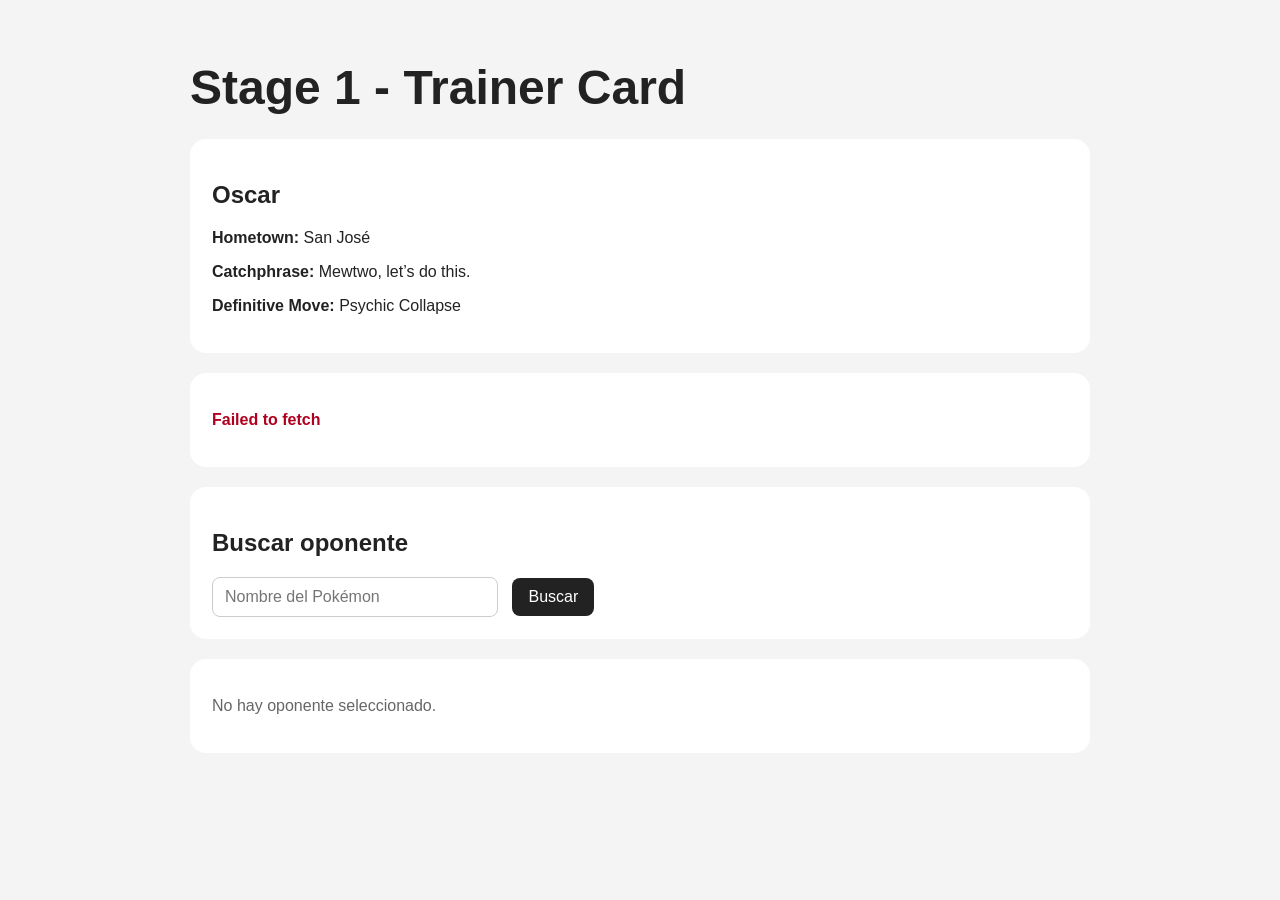
==== stage-1/index.html @ af7bfce5 "Stage 1 - Pokemon app with battle UI" ====
<!DOCTYPE html>
<html lang="en">
<head>
  <meta charset="UTF-8" />
  <meta name="viewport" content="width=device-width, initial-scale=1.0" />
  <title>Stage 1 - Trainer Card</title>
  <link rel="stylesheet" href="./style.css" />
</head>
<body>
  <main>
    <h1>Stage 1 - Trainer Card</h1>

    <section id="trainer-card"></section>

    <section id="player-pokemon"></section>

    <section class="search-section">
      <h2>Buscar oponente</h2>
      <input
        type="text"
        id="opponent-input"
        placeholder="Nombre del Pokémon"
        autocomplete="off"
      />
      <button id="search-btn">Buscar</button>
    </section>

    <section id="opponent-pokemon"></section>
  </main>

  <script type="module" src="./main.js"></script>
</body>
</html>
---- stage-1/style.css ----
body {
  font-family: Arial, sans-serif;
  padding: 20px;
  background: #f4f4f4;
  color: #222;
}

main {
  max-width: 900px;
  margin: 0 auto;
}

h1 {
  font-size: 3rem;
  margin-bottom: 24px;
}

section {
  background: white;
  padding: 22px;
  margin-bottom: 20px;
  border-radius: 16px;
}

.search-section input {
  padding: 10px 12px;
  font-size: 16px;
  width: 260px;
  max-width: 100%;
  margin-right: 10px;
  border: 1px solid #ccc;
  border-radius: 8px;
}

.search-section button {
  padding: 10px 16px;
  font-size: 16px;
  cursor: pointer;
  border: none;
  border-radius: 8px;
  background: #222;
  color: white;
}

.search-section button:hover {
  opacity: 0.9;
}

img {
  width: 170px;
  image-rendering: pixelated;
}

.pokemon-card h3 {
  margin-top: 0;
  font-size: 2rem;
}

.pokemon-card p {
  font-size: 1.1rem;
  line-height: 1.5;
}

.error-text {
  color: #b00020;
  font-weight: bold;
}

.muted-text {
  color: #666;
}
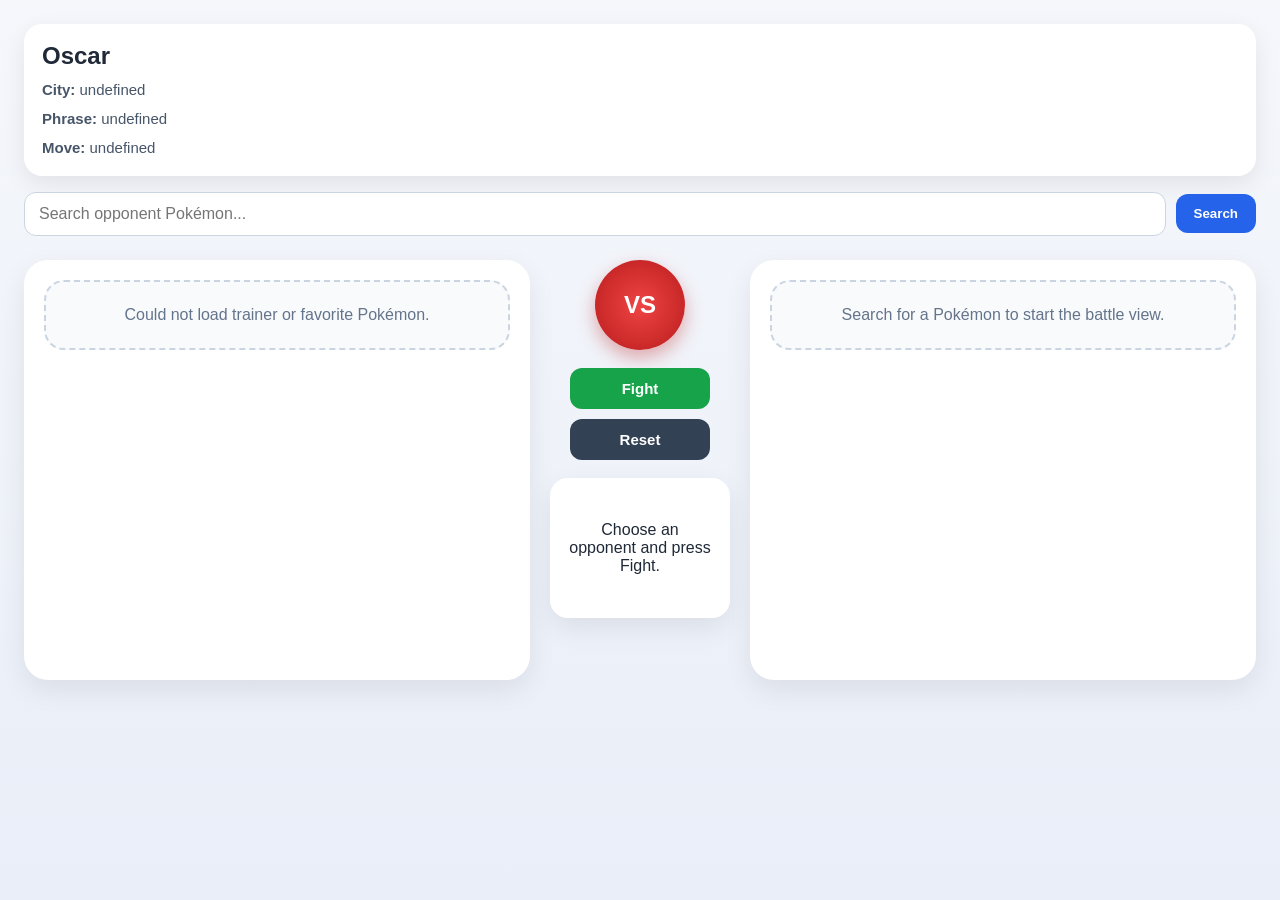
==== commit cbcf6d43: "Improved battle center spacing and layout balance" ====
--- a/stage-1/index.html
+++ b/stage-1/index.html
@@ -3,29 +3,43 @@
 <head>
   <meta charset="UTF-8" />
   <meta name="viewport" content="width=device-width, initial-scale=1.0" />
-  <title>Stage 1 - Trainer Card</title>
+  <title>Pokémon Battle</title>
   <link rel="stylesheet" href="./style.css" />
 </head>
 <body>
-  <main>
-    <h1>Stage 1 - Trainer Card</h1>
+  <main class="app">
+    <section class="trainer-panel">
+      <div id="trainer-card"></div>
 
-    <section id="trainer-card"></section>
-
-    <section id="player-pokemon"></section>
-
-    <section class="search-section">
-      <h2>Buscar oponente</h2>
-      <input
-        type="text"
-        id="opponent-input"
-        placeholder="Nombre del Pokémon"
-        autocomplete="off"
-      />
-      <button id="search-btn">Buscar</button>
+      <div class="search-box">
+        <input
+          type="text"
+          id="opponent-input"
+          placeholder="Search opponent Pokémon..."
+          autocomplete="off"
+        />
+        <button id="search-btn" type="button">Search</button>
+      </div>
     </section>
 
-    <section id="opponent-pokemon"></section>
+    <section class="battle-arena">
+      <div id="player-slot" class="battle-slot"></div>
+
+      <div class="battle-center">
+        <div class="vs-badge">VS</div>
+
+        <div class="battle-actions">
+          <button id="fight-btn" class="fight-btn" type="button">Fight</button>
+          <button id="reset-btn" class="reset-btn" type="button">Reset</button>
+        </div>
+
+        <div id="battle-result" class="battle-result">
+          <p>Choose an opponent and press Fight.</p>
+        </div>
+      </div>
+
+      <div id="opponent-slot" class="battle-slot"></div>
+    </section>
   </main>
 
   <script type="module" src="./main.js"></script>
--- a/stage-1/style.css
+++ b/stage-1/style.css
@@ -1,71 +1,375 @@
+* {
+  box-sizing: border-box;
+  margin: 0;
+  padding: 0;
+}
+
 body {
   font-family: Arial, sans-serif;
+  background: linear-gradient(180deg, #f5f7fb 0%, #e9eef8 100%);
+  color: #1f2937;
+  min-height: 100vh;
+  padding: 24px;
+}
+
+.app {
+  max-width: 1280px;
+  margin: 0 auto;
+}
+
+/* =========================
+   TRAINER + SEARCH
+========================= */
+
+.trainer-panel {
+  display: grid;
+  gap: 16px;
+  margin-bottom: 24px;
+}
+
+#trainer-card {
+  background: white;
+  border-radius: 18px;
+  padding: 18px;
+  box-shadow: 0 8px 24px rgba(0, 0, 0, 0.08);
+}
+
+.trainer-info {
+  display: grid;
+  gap: 8px;
+}
+
+.trainer-info h2 {
+  font-size: 24px;
+  line-height: 1.2;
+}
+
+.trainer-info p {
+  color: #475569;
+  font-size: 15px;
+  line-height: 1.4;
+}
+
+/* =========================
+   SEARCH
+========================= */
+
+.search-box {
+  display: flex;
+  gap: 10px;
+  flex-wrap: nowrap;
+  align-items: center;
+  position: relative;
+  z-index: 10;
+}
+
+.search-box input {
+  flex: 1;
+  min-width: 0;
+  padding: 12px 14px;
+  border: 1px solid #cbd5e1;
+  border-radius: 12px;
+  font-size: 16px;
+  outline: none;
+  background: white;
+  position: relative;
+  z-index: 11;
+}
+
+.search-box input:focus {
+  border-color: #2563eb;
+  box-shadow: 0 0 0 3px rgba(37, 99, 235, 0.12);
+}
+
+.search-box button {
+  padding: 12px 18px;
+  border: none;
+  border-radius: 12px;
+  background: #2563eb;
+  color: white;
+  cursor: pointer;
+  font-weight: bold;
+  flex-shrink: 0;
+}
+
+.search-box button:hover {
+  background: #1d4ed8;
+}
+
+/* =========================
+   BATTLE ARENA
+========================= */
+
+.battle-arena {
+  display: grid;
+  grid-template-columns: minmax(320px, 1fr) 180px minmax(320px, 1fr);
+  gap: 20px;
+  align-items: start;
+}
+
+.battle-slot {
+  min-height: 420px;
+  background: white;
+  border-radius: 24px;
   padding: 20px;
-  background: #f4f4f4;
-  color: #222;
-}
-
-main {
-  max-width: 900px;
-  margin: 0 auto;
-}
-
-h1 {
-  font-size: 3rem;
-  margin-bottom: 24px;
-}
-
-section {
-  background: white;
-  padding: 22px;
-  margin-bottom: 20px;
+  box-shadow: 0 10px 28px rgba(0, 0, 0, 0.08);
+  min-width: 0;
+}
+
+/* =========================
+   CENTER (VS + ACTIONS)
+========================= */
+
+.battle-center {
+  display: grid;
+  gap: 18px;
+  justify-items: center;
+  align-self: start;
+  width: 100%;
+}
+
+.vs-badge {
+  width: 90px;
+  height: 90px;
+  border-radius: 50%;
+  display: grid;
+  place-items: center;
+  font-size: 24px;
+  font-weight: 900;
+  color: white;
+  background: radial-gradient(circle, #ef4444 0%, #b91c1c 100%);
+  box-shadow: 0 8px 18px rgba(185, 28, 28, 0.35);
+}
+
+/* =========================
+   BUTTONS
+========================= */
+
+.battle-actions {
+  display: grid;
+  gap: 10px;
+  width: 140px;
+}
+
+.fight-btn,
+.reset-btn {
+  border: none;
+  border-radius: 12px;
+  padding: 12px 16px;
+  font-weight: 800;
+  cursor: pointer;
+  font-size: 15px;
+  transition: transform 0.15s ease, opacity 0.15s ease;
+}
+
+.fight-btn {
+  background: #16a34a;
+  color: white;
+}
+
+.reset-btn {
+  background: #334155;
+  color: white;
+}
+
+.fight-btn:hover,
+.reset-btn:hover {
+  transform: translateY(-1px);
+  opacity: 0.95;
+}
+
+/* =========================
+   RESULT PANEL
+========================= */
+
+.battle-result {
+  width: 100%;
+  max-width: 220px;
+  min-height: 140px;
+  background: white;
+  border-radius: 18px;
+  padding: 16px;
+  box-shadow: 0 10px 28px rgba(0, 0, 0, 0.08);
+  text-align: center;
+  display: grid;
+  place-items: center;
+}
+
+.battle-result-content {
+  display: grid;
+  gap: 12px;
+  width: 100%;
+}
+
+.battle-result-content h3 {
+  font-size: 18px;
+}
+
+.battle-result-content p {
+  font-size: 14px;
+  color: #475569;
+}
+
+.battle-score {
+  display: grid;
+  gap: 10px;
+}
+
+.battle-score-row {
+  display: flex;
+  justify-content: space-between;
+  gap: 10px;
+  background: #f8fafc;
+  border-radius: 12px;
+  padding: 10px 12px;
+}
+
+/* =========================
+   POKEMON CARD
+========================= */
+
+.pokemon-card {
+  display: grid;
+  gap: 14px;
+}
+
+.pokemon-header {
+  display: flex;
+  justify-content: space-between;
+  align-items: flex-start;
+  gap: 12px;
+}
+
+.pokemon-name {
+  font-size: 22px;
+  font-weight: 800;
+  text-transform: uppercase;
+  line-height: 1.1;
+}
+
+.pokemon-types {
+  font-size: 14px;
+  color: #475569;
+  text-align: right;
+}
+
+.pokemon-image-wrap {
+  display: flex;
+  justify-content: center;
+  align-items: center;
+  min-height: 200px;
+  background: #f8fafc;
+  border-radius: 18px;
+  padding: 12px;
+}
+
+.pokemon-image {
+  width: 200px;
+  height: 200px;
+  object-fit: contain;
+  max-width: 100%;
+}
+
+.pokemon-section {
+  background: #f8fafc;
   border-radius: 16px;
-}
-
-.search-section input {
-  padding: 10px 12px;
-  font-size: 16px;
-  width: 260px;
-  max-width: 100%;
-  margin-right: 10px;
-  border: 1px solid #ccc;
-  border-radius: 8px;
-}
-
-.search-section button {
-  padding: 10px 16px;
-  font-size: 16px;
-  cursor: pointer;
-  border: none;
-  border-radius: 8px;
-  background: #222;
-  color: white;
-}
-
-.search-section button:hover {
-  opacity: 0.9;
-}
-
-img {
-  width: 170px;
-  image-rendering: pixelated;
-}
-
-.pokemon-card h3 {
-  margin-top: 0;
-  font-size: 2rem;
-}
-
-.pokemon-card p {
-  font-size: 1.1rem;
-  line-height: 1.5;
-}
-
-.error-text {
-  color: #b00020;
-  font-weight: bold;
-}
-
-.muted-text {
-  color: #666;
+  padding: 14px;
+}
+
+.pokemon-section h4 {
+  margin-bottom: 10px;
+  font-size: 14px;
+}
+
+.moves-list,
+.stats-list {
+  display: grid;
+  gap: 8px;
+}
+
+.move-row,
+.stat-row {
+  display: flex;
+  justify-content: space-between;
+  align-items: center;
+  gap: 10px;
+  background: white;
+  border-radius: 10px;
+  padding: 8px 10px;
+}
+
+.move-row strong,
+.stat-row strong {
+  text-align: right;
+  word-break: break-word;
+}
+
+/* =========================
+   STATES
+========================= */
+
+.placeholder-card,
+.error-card,
+.loading-card {
+  min-height: 100%;
+  display: grid;
+  place-items: center;
+  text-align: center;
+  border: 2px dashed #cbd5e1;
+  border-radius: 20px;
+  padding: 24px;
+  color: #64748b;
+  background: #f8fafc;
+}
+
+/* =========================
+   RESPONSIVE
+========================= */
+
+@media (max-width: 1100px) {
+  .battle-arena {
+    grid-template-columns: 1fr;
+  }
+
+  .battle-center {
+    order: -1;
+    margin-bottom: 12px;
+  }
+
+  .battle-actions {
+    width: 100%;
+    max-width: 220px;
+  }
+
+  .battle-result {
+    width: 100%;
+    max-width: 320px;
+  }
+}
+
+@media (max-width: 640px) {
+  body {
+    padding: 16px;
+  }
+
+  .search-box {
+    flex-wrap: wrap;
+  }
+
+  .search-box button {
+    width: 100%;
+  }
+
+  .battle-slot {
+    padding: 16px;
+  }
+
+  .pokemon-name {
+    font-size: 20px;
+  }
+
+  .pokemon-image {
+    width: 170px;
+    height: 170px;
+  }
 }
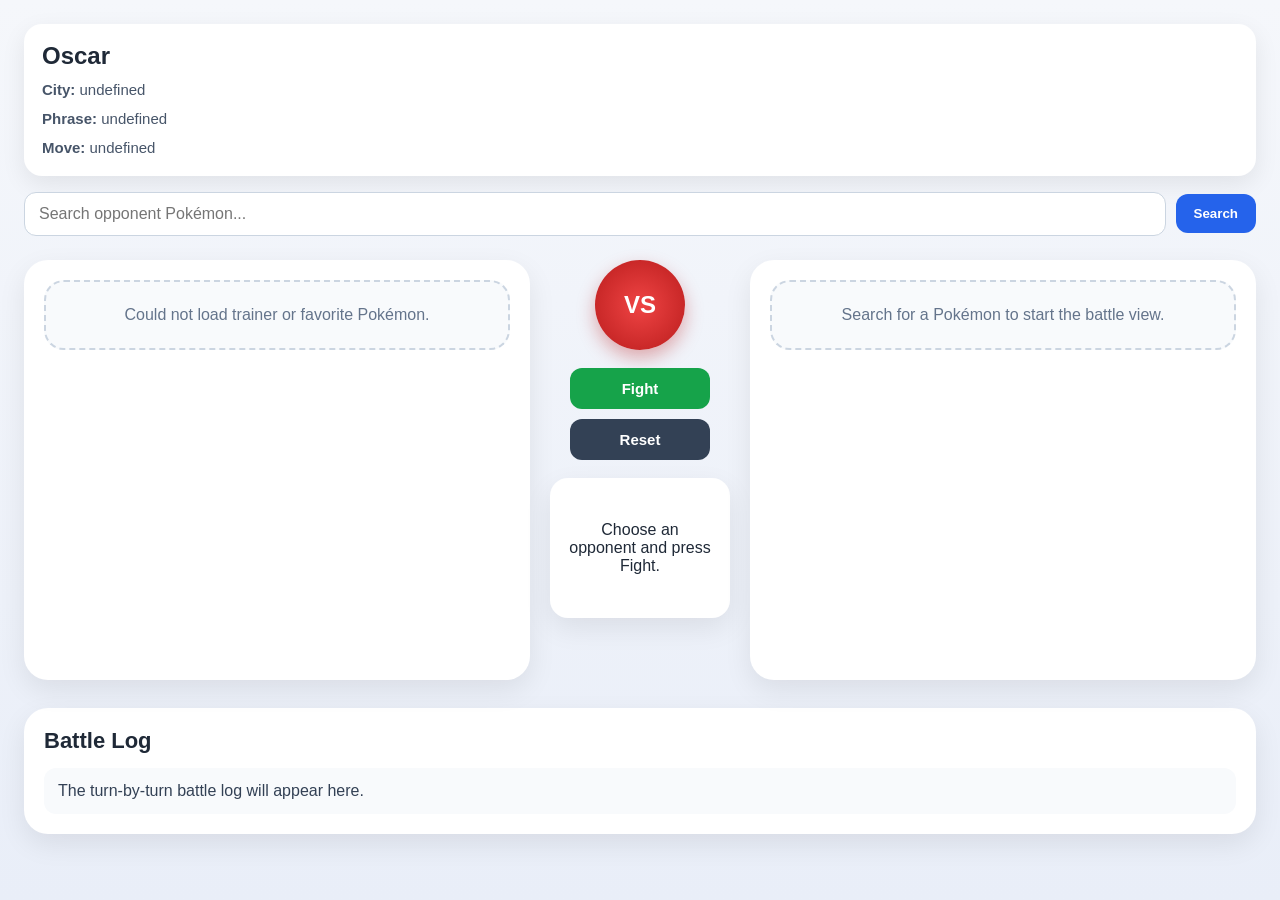
==== commit b9ab845c: "Added turn-based battle system with log and HP bars" ====
--- a/stage-1/index.html
+++ b/stage-1/index.html
@@ -40,6 +40,15 @@
 
       <div id="opponent-slot" class="battle-slot"></div>
     </section>
+
+    <section id="battle-log" class="battle-log">
+      <div class="battle-log-content">
+        <h3>Battle Log</h3>
+        <div class="battle-log-list">
+          <p>The turn-by-turn battle log will appear here.</p>
+        </div>
+      </div>
+    </section>
   </main>
 
   <script type="module" src="./main.js"></script>
--- a/stage-1/style.css
+++ b/stage-1/style.css
@@ -372,4 +372,64 @@
     width: 170px;
     height: 170px;
   }
+}
+
+.hp-block {
+  display: grid;
+  gap: 8px;
+  background: #f8fafc;
+  border-radius: 14px;
+  padding: 12px;
+}
+
+.hp-label-row {
+  display: flex;
+  justify-content: space-between;
+  align-items: center;
+  font-size: 14px;
+}
+
+.hp-bar {
+  width: 100%;
+  height: 12px;
+  background: #dbe4f0;
+  border-radius: 999px;
+  overflow: hidden;
+}
+
+.hp-fill {
+  height: 100%;
+  border-radius: 999px;
+  background: linear-gradient(90deg, #22c55e 0%, #84cc16 100%);
+  transition: width 0.3s ease;
+}
+
+.battle-log {
+  margin-top: 28px;
+  background: white;
+  border-radius: 24px;
+  padding: 20px;
+  box-shadow: 0 10px 28px rgba(0, 0, 0, 0.08);
+}
+
+.battle-log-content {
+  display: grid;
+  gap: 14px;
+}
+
+.battle-log-content h3 {
+  font-size: 22px;
+}
+
+.battle-log-list {
+  display: grid;
+  gap: 10px;
+}
+
+.battle-log-list p {
+  background: #f8fafc;
+  border-radius: 12px;
+  padding: 12px 14px;
+  color: #334155;
+  line-height: 1.4;
 }
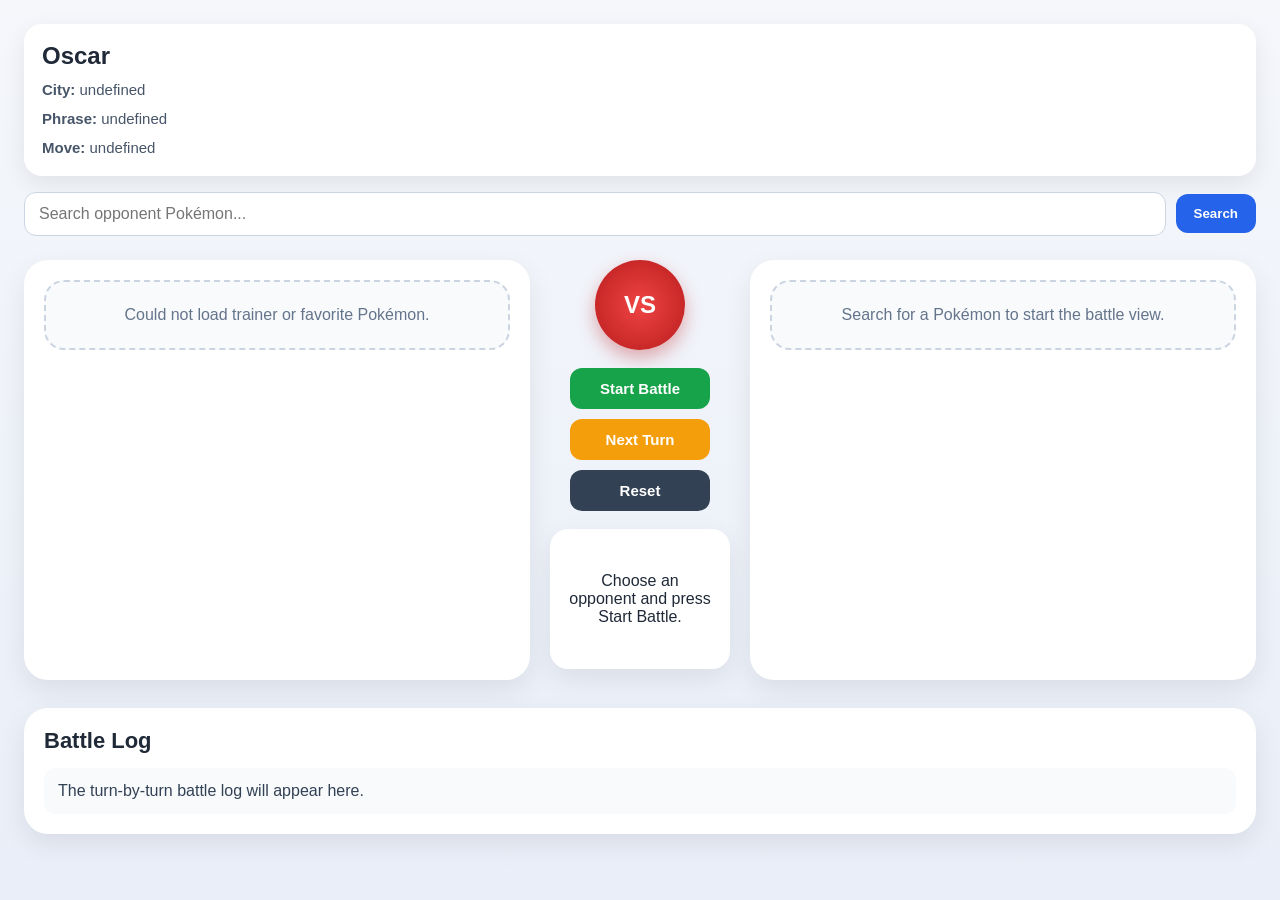
==== commit a31f007d: "Added interactive next-turn battle system" ====
--- a/stage-1/index.html
+++ b/stage-1/index.html
@@ -29,12 +29,13 @@
         <div class="vs-badge">VS</div>
 
         <div class="battle-actions">
-          <button id="fight-btn" class="fight-btn" type="button">Fight</button>
+          <button id="fight-btn" class="fight-btn" type="button">Start Battle</button>
+          <button id="next-turn-btn" class="next-turn-btn" type="button">Next Turn</button>
           <button id="reset-btn" class="reset-btn" type="button">Reset</button>
         </div>
 
         <div id="battle-result" class="battle-result">
-          <p>Choose an opponent and press Fight.</p>
+          <p>Choose an opponent and press Start Battle.</p>
         </div>
       </div>
 
--- a/stage-1/style.css
+++ b/stage-1/style.css
@@ -432,4 +432,53 @@
   padding: 12px 14px;
   color: #334155;
   line-height: 1.4;
+}
+
+.next-turn-btn {
+  border: none;
+  border-radius: 12px;
+  padding: 12px 16px;
+  font-weight: 800;
+  cursor: pointer;
+  font-size: 15px;
+  transition: transform 0.15s ease, opacity 0.15s ease;
+  background: #f59e0b;
+  color: white;
+}
+
+.next-turn-btn:hover {
+  transform: translateY(-1px);
+  opacity: 0.95;
+}
+
+.battle-log {
+  margin-top: 28px;
+  background: white;
+  border-radius: 24px;
+  padding: 20px;
+  box-shadow: 0 10px 28px rgba(0, 0, 0, 0.08);
+}
+
+.battle-log-content {
+  display: grid;
+  gap: 14px;
+}
+
+.battle-log-content h3 {
+  font-size: 22px;
+}
+
+.battle-log-list {
+  display: grid;
+  gap: 10px;
+  max-height: 320px;
+  overflow-y: auto;
+}
+
+.battle-log-list p {
+  background: #f8fafc;
+  border-radius: 12px;
+  padding: 12px 14px;
+  color: #334155;
+  line-height: 1.4;
 }
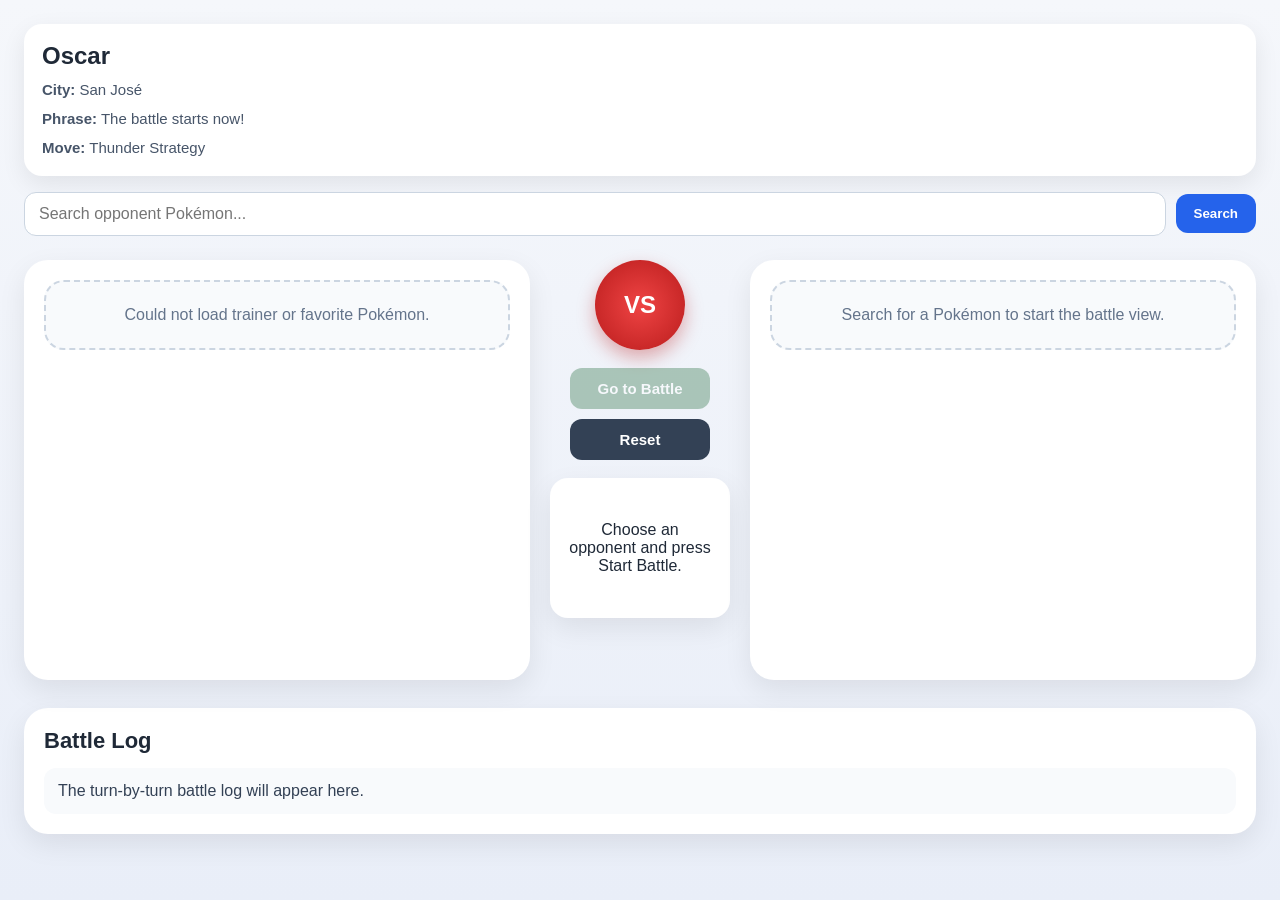
==== commit cf80e682: "Stage 2: real-time battle improvements - Enemy random attack timing implemented - Enemy movement bet" ====
--- a/stage-1/index.html
+++ b/stage-1/index.html
@@ -3,7 +3,7 @@
 <head>
   <meta charset="UTF-8" />
   <meta name="viewport" content="width=device-width, initial-scale=1.0" />
-  <title>Pokémon Battle</title>
+  <title>Pokémon Battle — Stage 1</title>
   <link rel="stylesheet" href="./style.css" />
 </head>
 <body>
@@ -29,13 +29,12 @@
         <div class="vs-badge">VS</div>
 
         <div class="battle-actions">
-          <button id="fight-btn" class="fight-btn" type="button">Start Battle</button>
-          <button id="next-turn-btn" class="next-turn-btn" type="button">Next Turn</button>
+          <button id="fight-btn" class="fight-btn" type="button">Go to Battle</button>
           <button id="reset-btn" class="reset-btn" type="button">Reset</button>
         </div>
 
         <div id="battle-result" class="battle-result">
-          <p>Choose an opponent and press Start Battle.</p>
+          <p>Choose an opponent and press Go to Battle.</p>
         </div>
       </div>
 
@@ -44,9 +43,9 @@
 
     <section id="battle-log" class="battle-log">
       <div class="battle-log-content">
-        <h3>Battle Log</h3>
+        <h3>Battle Notes</h3>
         <div class="battle-log-list">
-          <p>The turn-by-turn battle log will appear here.</p>
+          <p>Your selected Pokémon and opponent will be prepared here before entering Stage 2.</p>
         </div>
       </div>
     </section>
--- a/stage-1/style.css
+++ b/stage-1/style.css
@@ -481,4 +481,28 @@
   padding: 12px 14px;
   color: #334155;
   line-height: 1.4;
+}
+
+.battle-turn {
+  margin: 8px 0 14px;
+  font-size: 0.95rem;
+  font-weight: 700;
+  color: #4a5568;
+}
+
+button:disabled,
+button[disabled] {
+  opacity: 0.45 !important;
+  cursor: not-allowed !important;
+  filter: grayscale(60%) !important;
+  box-shadow: none !important;
+  transform: none !important;
+}
+
+button:disabled:hover,
+button[disabled]:hover {
+  opacity: 0.45 !important;
+  cursor: not-allowed !important;
+  box-shadow: none !important;
+  transform: none !important;
 }
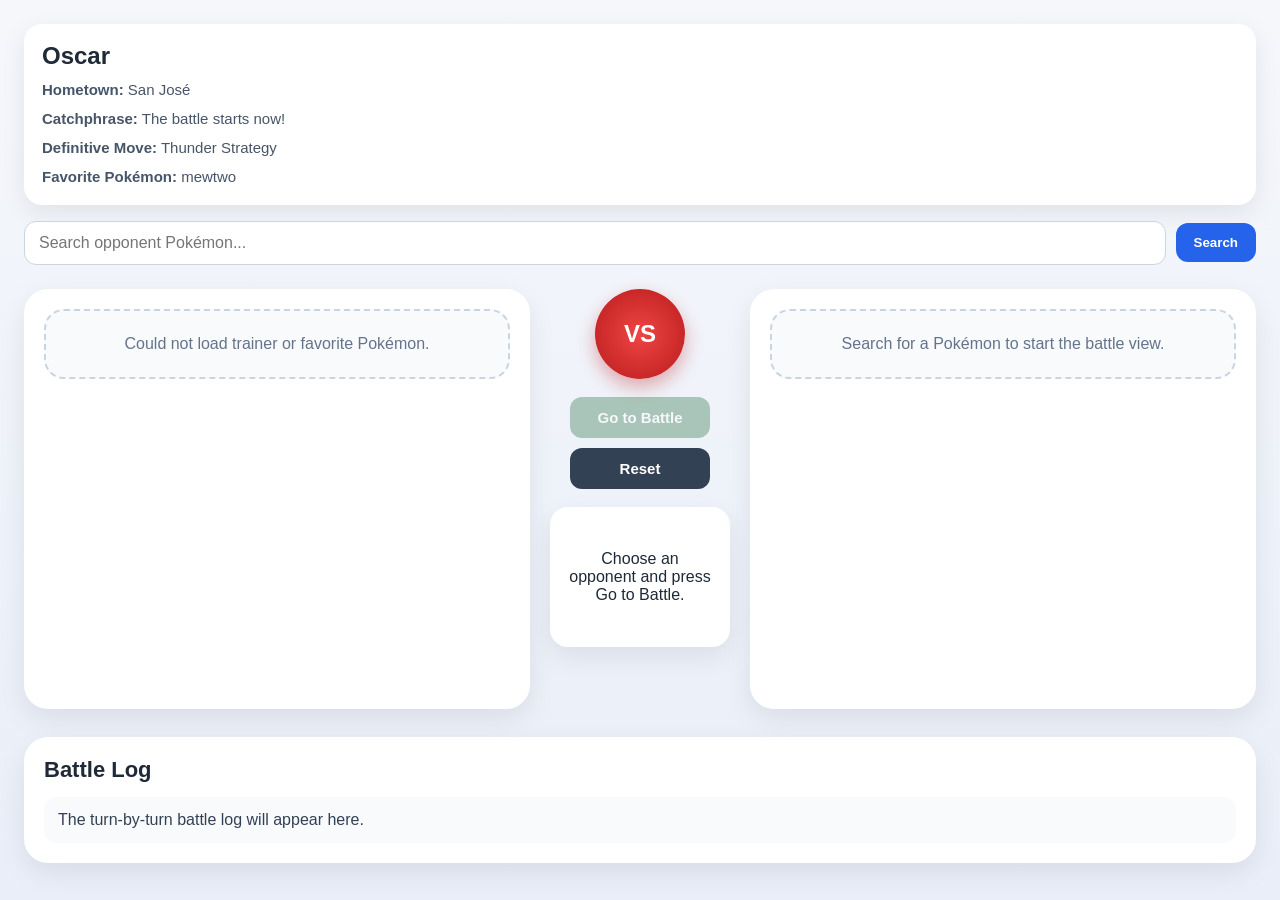
==== commit f7b28e3a: "Refactor trainer config and render logic for Stage 1 and Stage 2 consistency" ====
--- a/stage-1/index.html
+++ b/stage-1/index.html
@@ -1,16 +1,42 @@
 <!DOCTYPE html>
 <html lang="en">
 <head>
+  <!-- =====================================================
+       CONFIGURACIÓN BÁSICA
+       - UTF-8 para caracteres especiales
+       - Responsive para móviles
+       - Título de la pestaña
+       - Hoja de estilos general
+       ===================================================== -->
   <meta charset="UTF-8" />
   <meta name="viewport" content="width=device-width, initial-scale=1.0" />
   <title>Pokémon Battle — Stage 1</title>
   <link rel="stylesheet" href="./style.css" />
 </head>
+
 <body>
+  <!-- =====================================================
+       CONTENEDOR PRINCIPAL DE LA APP (STAGE 1)
+       - Aquí vive toda la interfaz previa a la batalla
+       - Se usa para seleccionar el oponente
+       ===================================================== -->
   <main class="app">
+
+    <!-- =====================================================
+         PANEL DEL TRAINER
+         - Muestra la información del jugador
+         - Incluye el buscador de Pokémon oponente
+         ===================================================== -->
     <section class="trainer-panel">
+
+      <!-- Tarjeta del entrenador (se renderiza con JS) -->
       <div id="trainer-card"></div>
 
+      <!-- =====================================================
+           BUSCADOR DE POKÉMON OPONENTE
+           - Input para escribir nombre
+           - Botón para ejecutar búsqueda
+           ===================================================== -->
       <div class="search-box">
         <input
           type="text"
@@ -22,35 +48,86 @@
       </div>
     </section>
 
+    <!-- =====================================================
+         ARENA PREVIA A LA BATALLA
+         - Izquierda: Pokémon del jugador
+         - Derecha: Pokémon oponente
+         - Centro: acciones y estado
+         ===================================================== -->
     <section class="battle-arena">
+
+      <!-- Slot del Pokémon del jugador -->
       <div id="player-slot" class="battle-slot"></div>
 
+      <!-- =====================================================
+           CENTRO DE LA ARENA
+           - VS visual
+           - Botones de acción
+           - Resultado / estado previo a la batalla
+           ===================================================== -->
       <div class="battle-center">
+
+        <!-- Indicador visual VS -->
         <div class="vs-badge">VS</div>
 
+        <!-- =====================================================
+             BOTONES PRINCIPALES
+             - Go to Battle: pasa al Stage 2
+             - Reset: limpia selección actual
+             ===================================================== -->
         <div class="battle-actions">
-          <button id="fight-btn" class="fight-btn" type="button">Go to Battle</button>
-          <button id="reset-btn" class="reset-btn" type="button">Reset</button>
+          <button id="fight-btn" class="fight-btn" type="button">
+            Go to Battle
+          </button>
+
+          <button id="reset-btn" class="reset-btn" type="button">
+            Reset
+          </button>
         </div>
 
+        <!-- =====================================================
+             RESULTADO / MENSAJE
+             - Indica al usuario qué hacer
+             - Se actualiza dinámicamente con JS
+             ===================================================== -->
         <div id="battle-result" class="battle-result">
           <p>Choose an opponent and press Go to Battle.</p>
         </div>
       </div>
 
+      <!-- Slot del Pokémon oponente -->
       <div id="opponent-slot" class="battle-slot"></div>
     </section>
 
+    <!-- =====================================================
+         LOG PREVIO A LA BATALLA
+         - Muestra información antes de entrar a Stage 2
+         - Sirve como contexto de selección
+         ===================================================== -->
     <section id="battle-log" class="battle-log">
       <div class="battle-log-content">
         <h3>Battle Notes</h3>
+
         <div class="battle-log-list">
-          <p>Your selected Pokémon and opponent will be prepared here before entering Stage 2.</p>
+          <p>
+            Your selected Pokémon and opponent will be prepared here
+            before entering Stage 2.
+          </p>
         </div>
       </div>
     </section>
+
   </main>
 
+  <!-- =====================================================
+       SCRIPT PRINCIPAL (IMPORTANTE)
+       - Se usa type="module"
+       - Aquí vive toda la lógica del Stage 1
+       - Maneja:
+         * búsqueda de Pokémon
+         * selección
+         * navegación a Stage 2
+       ===================================================== -->
   <script type="module" src="./main.js"></script>
 </body>
 </html>
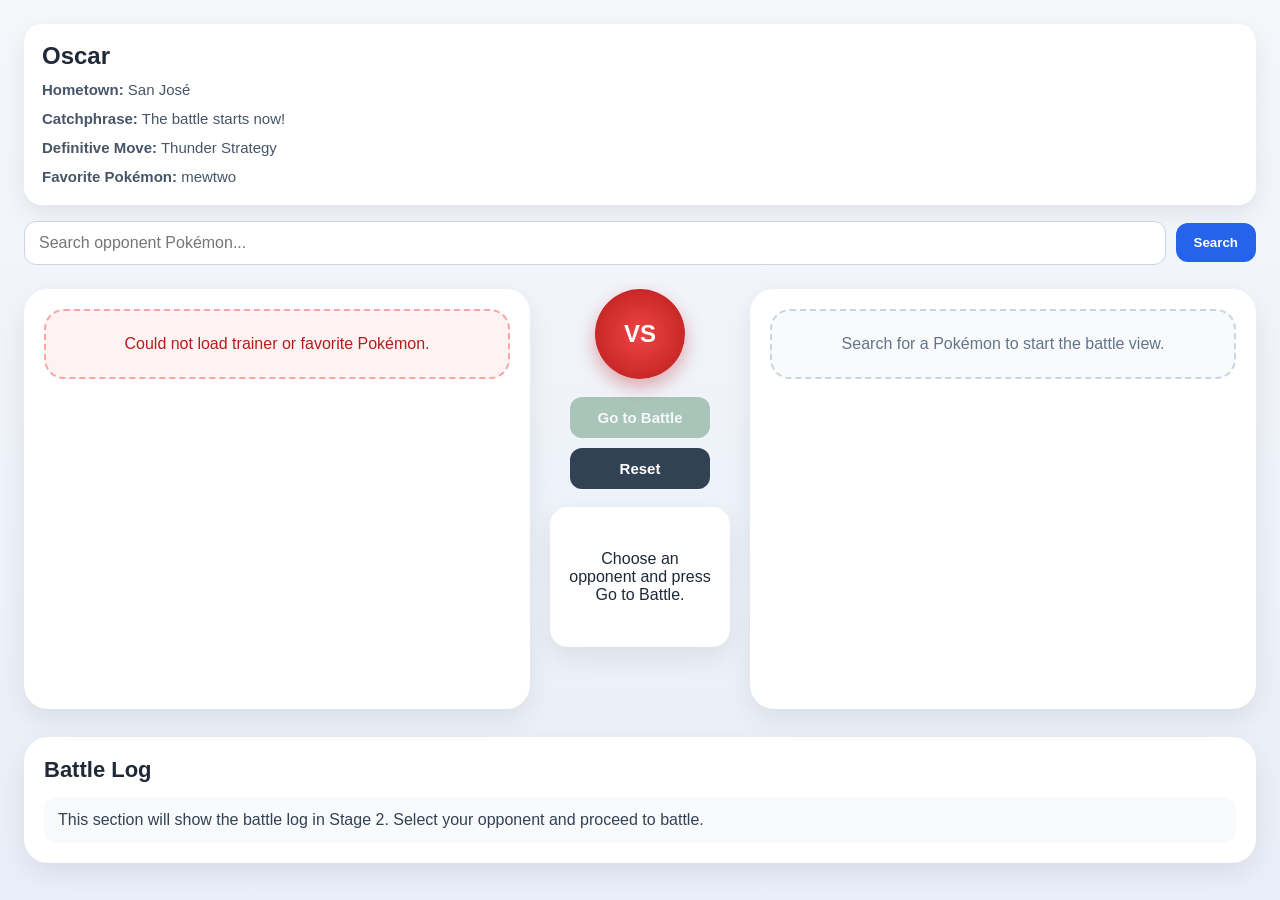
==== commit c27cccd9: "Add root landing page with navigation and document Stage 1 & Stage 2 logic" ====
--- a/stage-1/index.html
+++ b/stage-1/index.html
@@ -36,6 +36,7 @@
            BUSCADOR DE POKÉMON OPONENTE
            - Input para escribir nombre
            - Botón para ejecutar búsqueda
+           - aria-label mejora la accesibilidad
            ===================================================== -->
       <div class="search-box">
         <input
@@ -43,6 +44,7 @@
           id="opponent-input"
           placeholder="Search opponent Pokémon..."
           autocomplete="off"
+          aria-label="Opponent Pokémon name"
         />
         <button id="search-btn" type="button">Search</button>
       </div>
@@ -56,7 +58,10 @@
          ===================================================== -->
     <section class="battle-arena">
 
-      <!-- Slot del Pokémon del jugador -->
+      <!-- =====================================================
+           SLOT DEL POKÉMON DEL JUGADOR
+           - Aquí se renderiza el Pokémon favorito del trainer
+           ===================================================== -->
       <div id="player-slot" class="battle-slot"></div>
 
       <!-- =====================================================
@@ -74,9 +79,11 @@
              BOTONES PRINCIPALES
              - Go to Battle: pasa al Stage 2
              - Reset: limpia selección actual
+             - Fight inicia deshabilitado hasta que ambos
+               Pokémon estén listos
              ===================================================== -->
         <div class="battle-actions">
-          <button id="fight-btn" class="fight-btn" type="button">
+          <button id="fight-btn" class="fight-btn" type="button" disabled>
             Go to Battle
           </button>
 
@@ -95,7 +102,10 @@
         </div>
       </div>
 
-      <!-- Slot del Pokémon oponente -->
+      <!-- =====================================================
+           SLOT DEL POKÉMON OPONENTE
+           - Aquí aparece el Pokémon buscado por el usuario
+           ===================================================== -->
       <div id="opponent-slot" class="battle-slot"></div>
     </section>
 
@@ -120,13 +130,15 @@
   </main>
 
   <!-- =====================================================
-       SCRIPT PRINCIPAL (IMPORTANTE)
+       SCRIPT PRINCIPAL
        - Se usa type="module"
        - Aquí vive toda la lógica del Stage 1
        - Maneja:
+         * carga del trainer
          * búsqueda de Pokémon
-         * selección
-         * navegación a Stage 2
+         * selección del oponente
+         * guardado para Stage 2
+         * navegación a la batalla
        ===================================================== -->
   <script type="module" src="./main.js"></script>
 </body>
--- a/stage-1/style.css
+++ b/stage-1/style.css
@@ -1,3 +1,19 @@
+/* =========================================================
+   STAGE 1 - STYLE.CSS
+   ---------------------------------------------------------
+   Hoja de estilos principal del Stage 1.
+
+   Objetivos:
+   - Dar estructura visual clara al layout
+   - Estilizar trainer card, búsqueda y cards de Pokémon
+   - Soportar estados: loading, placeholder y error
+   - Agregar theme visual según tipo principal del Pokémon
+   - Mejorar el loading con skeletons reutilizables
+   ========================================================= */
+
+/* =========================================================
+   1) RESET GENERAL
+   ========================================================= */
 * {
   box-sizing: border-box;
   margin: 0;
@@ -17,10 +33,9 @@
   margin: 0 auto;
 }
 
-/* =========================
-   TRAINER + SEARCH
-========================= */
-
+/* =========================================================
+   2) PANEL SUPERIOR: TRAINER + SEARCH
+   ========================================================= */
 .trainer-panel {
   display: grid;
   gap: 16px;
@@ -50,10 +65,9 @@
   line-height: 1.4;
 }
 
-/* =========================
-   SEARCH
-========================= */
-
+/* =========================================================
+   3) BÚSQUEDA
+   ========================================================= */
 .search-box {
   display: flex;
   gap: 10px;
@@ -96,10 +110,9 @@
   background: #1d4ed8;
 }
 
-/* =========================
-   BATTLE ARENA
-========================= */
-
+/* =========================================================
+   4) BATTLE ARENA
+   ========================================================= */
 .battle-arena {
   display: grid;
   grid-template-columns: minmax(320px, 1fr) 180px minmax(320px, 1fr);
@@ -116,10 +129,9 @@
   min-width: 0;
 }
 
-/* =========================
-   CENTER (VS + ACTIONS)
-========================= */
-
+/* =========================================================
+   5) CENTRO: VS + BOTONES + RESULTADO
+   ========================================================= */
 .battle-center {
   display: grid;
   gap: 18px;
@@ -141,10 +153,6 @@
   box-shadow: 0 8px 18px rgba(185, 28, 28, 0.35);
 }
 
-/* =========================
-   BUTTONS
-========================= */
-
 .battle-actions {
   display: grid;
   gap: 10px;
@@ -152,7 +160,8 @@
 }
 
 .fight-btn,
-.reset-btn {
+.reset-btn,
+.next-turn-btn {
   border: none;
   border-radius: 12px;
   padding: 12px 16px;
@@ -172,16 +181,21 @@
   color: white;
 }
 
+.next-turn-btn {
+  background: #f59e0b;
+  color: white;
+}
+
 .fight-btn:hover,
-.reset-btn:hover {
+.reset-btn:hover,
+.next-turn-btn:hover {
   transform: translateY(-1px);
   opacity: 0.95;
 }
 
-/* =========================
-   RESULT PANEL
-========================= */
-
+/* =========================================================
+   6) PANEL DE RESULTADO
+   ========================================================= */
 .battle-result {
   width: 100%;
   max-width: 220px;
@@ -224,13 +238,27 @@
   padding: 10px 12px;
 }
 
-/* =========================
-   POKEMON CARD
-========================= */
-
+.battle-turn {
+  margin: 8px 0 14px;
+  font-size: 0.95rem;
+  font-weight: 700;
+  color: #4a5568;
+}
+
+/* =========================================================
+   7) TARJETA DE POKÉMON
+   ---------------------------------------------------------
+   La card base funciona para player y opponent.
+   Además permite aplicar clases por tipo:
+   .type-fire, .type-water, etc.
+   ========================================================= */
 .pokemon-card {
   display: grid;
   gap: 14px;
+  padding: 16px;
+  border-radius: 20px;
+  border: 1px solid #e2e8f0;
+  background: linear-gradient(180deg, #ffffff 0%, #f8fafc 100%);
 }
 
 .pokemon-header {
@@ -247,6 +275,12 @@
   line-height: 1.1;
 }
 
+.pokemon-label {
+  font-size: 13px;
+  color: #64748b;
+  margin-bottom: 4px;
+}
+
 .pokemon-types {
   font-size: 14px;
   color: #475569;
@@ -258,7 +292,7 @@
   justify-content: center;
   align-items: center;
   min-height: 200px;
-  background: #f8fafc;
+  background: rgba(248, 250, 252, 0.9);
   border-radius: 18px;
   padding: 12px;
 }
@@ -271,7 +305,7 @@
 }
 
 .pokemon-section {
-  background: #f8fafc;
+  background: rgba(248, 250, 252, 0.95);
   border-radius: 16px;
   padding: 14px;
 }
@@ -298,16 +332,159 @@
   padding: 8px 10px;
 }
 
+.move-row {
+  align-items: flex-start;
+}
+
+.move-row > div {
+  display: grid;
+  gap: 2px;
+}
+
+.move-row small {
+  color: #64748b;
+  text-align: right;
+  line-height: 1.3;
+}
+
 .move-row strong,
 .stat-row strong {
   text-align: right;
   word-break: break-word;
 }
 
-/* =========================
-   STATES
-========================= */
-
+/* =========================================================
+   8) HP BLOCK
+   ========================================================= */
+.hp-block {
+  display: grid;
+  gap: 8px;
+  background: rgba(248, 250, 252, 0.95);
+  border-radius: 14px;
+  padding: 12px;
+}
+
+.hp-label-row {
+  display: flex;
+  justify-content: space-between;
+  align-items: center;
+  font-size: 14px;
+}
+
+.hp-bar {
+  width: 100%;
+  height: 12px;
+  background: #dbe4f0;
+  border-radius: 999px;
+  overflow: hidden;
+}
+
+.hp-fill {
+  height: 100%;
+  border-radius: 999px;
+  background: linear-gradient(90deg, #22c55e 0%, #84cc16 100%);
+  transition: width 0.3s ease;
+}
+
+/* =========================================================
+   9) TYPE-BASED COLOR THEME
+   ---------------------------------------------------------
+   Estas clases se aplican a la tarjeta completa según
+   el tipo principal del Pokémon.
+   ========================================================= */
+.type-fire {
+  background: linear-gradient(180deg, #fff7ed 0%, #ffedd5 100%);
+  border-color: #fdba74;
+}
+
+.type-water {
+  background: linear-gradient(180deg, #eff6ff 0%, #dbeafe 100%);
+  border-color: #93c5fd;
+}
+
+.type-grass {
+  background: linear-gradient(180deg, #f0fdf4 0%, #dcfce7 100%);
+  border-color: #86efac;
+}
+
+.type-electric {
+  background: linear-gradient(180deg, #fefce8 0%, #fef3c7 100%);
+  border-color: #fde047;
+}
+
+.type-psychic {
+  background: linear-gradient(180deg, #fdf2f8 0%, #fce7f3 100%);
+  border-color: #f9a8d4;
+}
+
+.type-ice {
+  background: linear-gradient(180deg, #ecfeff 0%, #cffafe 100%);
+  border-color: #67e8f9;
+}
+
+.type-fighting {
+  background: linear-gradient(180deg, #fef2f2 0%, #fee2e2 100%);
+  border-color: #fca5a5;
+}
+
+.type-poison {
+  background: linear-gradient(180deg, #faf5ff 0%, #f3e8ff 100%);
+  border-color: #d8b4fe;
+}
+
+.type-ground {
+  background: linear-gradient(180deg, #fffbeb 0%, #fef3c7 100%);
+  border-color: #fcd34d;
+}
+
+.type-flying {
+  background: linear-gradient(180deg, #f8fafc 0%, #e0f2fe 100%);
+  border-color: #7dd3fc;
+}
+
+.type-bug {
+  background: linear-gradient(180deg, #f7fee7 0%, #ecfccb 100%);
+  border-color: #bef264;
+}
+
+.type-rock {
+  background: linear-gradient(180deg, #fafaf9 0%, #e7e5e4 100%);
+  border-color: #d6d3d1;
+}
+
+.type-ghost {
+  background: linear-gradient(180deg, #f5f3ff 0%, #ede9fe 100%);
+  border-color: #c4b5fd;
+}
+
+.type-dragon {
+  background: linear-gradient(180deg, #eef2ff 0%, #e0e7ff 100%);
+  border-color: #a5b4fc;
+}
+
+.type-dark {
+  background: linear-gradient(180deg, #f8fafc 0%, #e2e8f0 100%);
+  border-color: #94a3b8;
+}
+
+.type-steel {
+  background: linear-gradient(180deg, #f8fafc 0%, #e2e8f0 100%);
+  border-color: #cbd5e1;
+}
+
+.type-fairy {
+  background: linear-gradient(180deg, #fdf2f8 0%, #fce7f3 100%);
+  border-color: #fbcfe8;
+}
+
+.type-normal {
+  background: linear-gradient(180deg, #ffffff 0%, #f8fafc 100%);
+  border-color: #cbd5e1;
+}
+
+/* =========================================================
+   10) ESTADOS
+   ========================================================= */
 .placeholder-card,
 .error-card,
 .loading-card {
@@ -322,88 +499,78 @@
   background: #f8fafc;
 }
 
-/* =========================
-   RESPONSIVE
-========================= */
-
-@media (max-width: 1100px) {
-  .battle-arena {
-    grid-template-columns: 1fr;
-  }
-
-  .battle-center {
-    order: -1;
-    margin-bottom: 12px;
-  }
-
-  .battle-actions {
-    width: 100%;
-    max-width: 220px;
-  }
-
-  .battle-result {
-    width: 100%;
-    max-width: 320px;
-  }
-}
-
-@media (max-width: 640px) {
-  body {
-    padding: 16px;
-  }
-
-  .search-box {
-    flex-wrap: wrap;
-  }
-
-  .search-box button {
-    width: 100%;
-  }
-
-  .battle-slot {
-    padding: 16px;
-  }
-
-  .pokemon-name {
-    font-size: 20px;
-  }
-
-  .pokemon-image {
-    width: 170px;
-    height: 170px;
-  }
-}
-
-.hp-block {
-  display: grid;
-  gap: 8px;
-  background: #f8fafc;
-  border-radius: 14px;
-  padding: 12px;
-}
-
-.hp-label-row {
-  display: flex;
-  justify-content: space-between;
-  align-items: center;
+.error-card {
+  border-color: #fca5a5;
+  background: #fef2f2;
+  color: #b91c1c;
+}
+
+/* =========================================================
+   11) SKELETON LOADING
+   ---------------------------------------------------------
+   Se usa para dar una sensación visual más real de carga.
+   ========================================================= */
+.skeleton-card {
+  align-content: start;
+  gap: 12px;
+}
+
+.skeleton {
+  border-radius: 12px;
+  background: linear-gradient(90deg, #e2e8f0 25%, #f8fafc 50%, #e2e8f0 75%);
+  background-size: 200% 100%;
+  animation: skeleton-loading 1.2s infinite linear;
+}
+
+.skeleton-title {
+  height: 24px;
+  width: 60%;
+}
+
+.skeleton-subtitle {
+  height: 16px;
+  width: 40%;
+}
+
+.skeleton-text {
+  height: 14px;
+  width: 100%;
+}
+
+.skeleton-bar {
+  height: 12px;
+  width: 100%;
+  border-radius: 999px;
+}
+
+.skeleton-image {
+  width: 180px;
+  height: 180px;
+  margin: 0 auto;
+  border-radius: 18px;
+}
+
+.loading-message {
   font-size: 14px;
-}
-
-.hp-bar {
-  width: 100%;
-  height: 12px;
-  background: #dbe4f0;
-  border-radius: 999px;
-  overflow: hidden;
-}
-
-.hp-fill {
-  height: 100%;
-  border-radius: 999px;
-  background: linear-gradient(90deg, #22c55e 0%, #84cc16 100%);
-  transition: width 0.3s ease;
-}
-
+  color: #64748b;
+}
+
+@keyframes skeleton-loading {
+  0% {
+    background-position: 200% 0;
+  }
+
+  100% {
+    background-position: -200% 0;
+  }
+}
+
+/* =========================================================
+   12) BATTLE LOG
+   ---------------------------------------------------------
+   Se deja consolidado en una sola definición para evitar
+   repeticiones.
+   ========================================================= */
 .battle-log {
   margin-top: 28px;
   background: white;
@@ -424,6 +591,8 @@
 .battle-log-list {
   display: grid;
   gap: 10px;
+  max-height: 320px;
+  overflow-y: auto;
 }
 
 .battle-log-list p {
@@ -434,62 +603,9 @@
   line-height: 1.4;
 }
 
-.next-turn-btn {
-  border: none;
-  border-radius: 12px;
-  padding: 12px 16px;
-  font-weight: 800;
-  cursor: pointer;
-  font-size: 15px;
-  transition: transform 0.15s ease, opacity 0.15s ease;
-  background: #f59e0b;
-  color: white;
-}
-
-.next-turn-btn:hover {
-  transform: translateY(-1px);
-  opacity: 0.95;
-}
-
-.battle-log {
-  margin-top: 28px;
-  background: white;
-  border-radius: 24px;
-  padding: 20px;
-  box-shadow: 0 10px 28px rgba(0, 0, 0, 0.08);
-}
-
-.battle-log-content {
-  display: grid;
-  gap: 14px;
-}
-
-.battle-log-content h3 {
-  font-size: 22px;
-}
-
-.battle-log-list {
-  display: grid;
-  gap: 10px;
-  max-height: 320px;
-  overflow-y: auto;
-}
-
-.battle-log-list p {
-  background: #f8fafc;
-  border-radius: 12px;
-  padding: 12px 14px;
-  color: #334155;
-  line-height: 1.4;
-}
-
-.battle-turn {
-  margin: 8px 0 14px;
-  font-size: 0.95rem;
-  font-weight: 700;
-  color: #4a5568;
-}
-
+/* =========================================================
+   13) BOTONES DESHABILITADOS
+   ========================================================= */
 button:disabled,
 button[disabled] {
   opacity: 0.45 !important;
@@ -505,4 +621,75 @@
   cursor: not-allowed !important;
   box-shadow: none !important;
   transform: none !important;
+}
+
+/* =========================================================
+   14) RESPONSIVE
+   ========================================================= */
+@media (max-width: 1100px) {
+  .battle-arena {
+    grid-template-columns: 1fr;
+  }
+
+  .battle-center {
+    order: -1;
+    margin-bottom: 12px;
+  }
+
+  .battle-actions {
+    width: 100%;
+    max-width: 220px;
+  }
+
+  .battle-result {
+    width: 100%;
+    max-width: 320px;
+  }
+}
+
+@media (max-width: 640px) {
+  body {
+    padding: 16px;
+  }
+
+  .search-box {
+    flex-wrap: wrap;
+  }
+
+  .search-box button {
+    width: 100%;
+  }
+
+  .battle-slot {
+    padding: 16px;
+  }
+
+  .pokemon-header {
+    flex-direction: column;
+    align-items: flex-start;
+  }
+
+  .pokemon-types {
+    text-align: left;
+  }
+
+  .pokemon-name {
+    font-size: 20px;
+  }
+
+  .pokemon-image {
+    width: 170px;
+    height: 170px;
+  }
+
+  .move-row,
+  .stat-row,
+  .battle-score-row {
+    flex-direction: column;
+    align-items: flex-start;
+  }
+
+  .move-row small {
+    text-align: left;
+  }
 }
